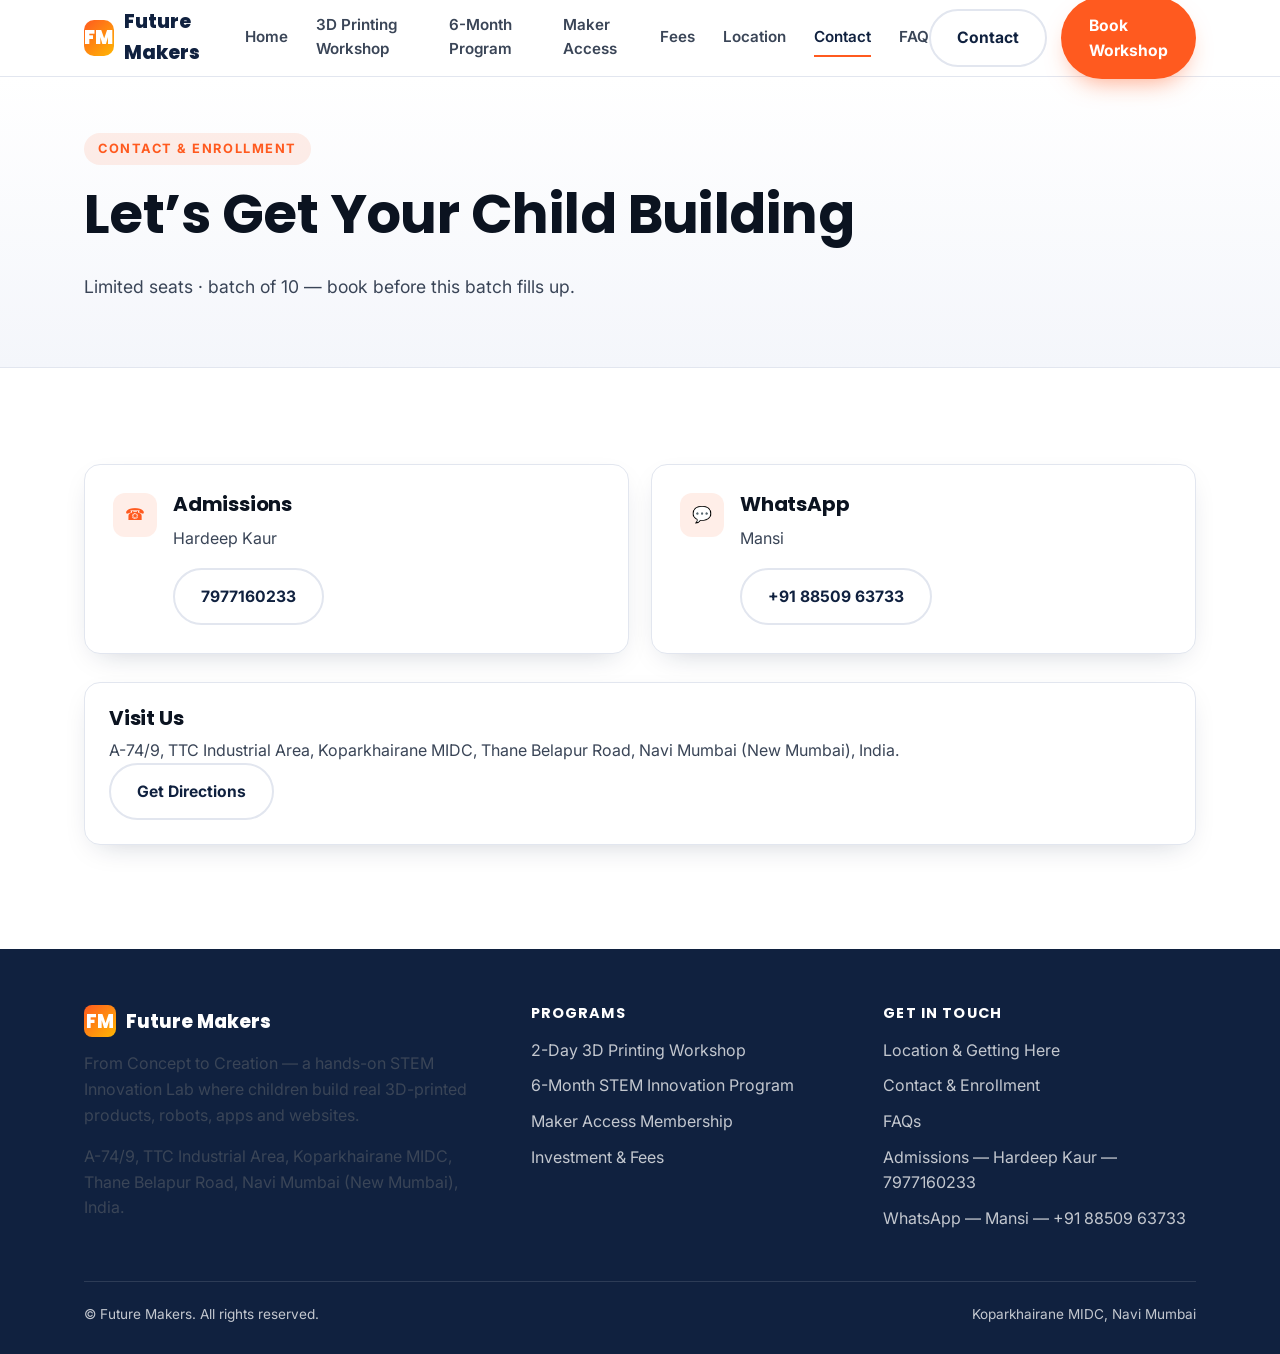
==== contact.html @ e5a9052e "Build Future Makers static website from provided content doc 8 pages (home, 3D printing workshop, 6-" ====
<!DOCTYPE html>
<html lang="en">
<head>
<meta charset="UTF-8" />
<meta name="viewport" content="width=device-width, initial-scale=1.0" />
<title>Contact & Enrollment | Future Makers</title>
<meta name="description" content="Contact Future Makers admissions to book the 2-day 3D printing workshop or enrol in the 6-month STEM program." />
<link rel="preconnect" href="https://fonts.googleapis.com">
<link href="https://fonts.googleapis.com/css2?family=Poppins:wght@600;700;800&family=Inter:wght@400;500;600;700&display=swap" rel="stylesheet">
<link rel="stylesheet" href="assets/css/style.css" />
</head>
<body>
  <header class="site-header">
    <div class="wrap">
      <a href="index.html" class="logo"><span class="mark">FM</span> Future Makers</a>
      <nav class="nav-links">
        <a href="index.html">Home</a>
        <a href="workshop.html">3D Printing Workshop</a>
        <a href="program.html">6-Month Program</a>
        <a href="membership.html">Maker Access</a>
        <a href="fees.html">Fees</a>
        <a href="location.html">Location</a>
        <a href="contact.html" class="active">Contact</a>
        <a href="faq.html">FAQ</a>
        
      </nav>
      <div class="nav-cta">
        <a href="contact.html" class="btn btn-outline">Contact</a>
        <a href="workshop.html" class="btn btn-primary">Book Workshop</a>
        <button class="nav-toggle" aria-label="Menu">&#9776;</button>
      </div>
    </div>
  </header>
  
  <section class="page-hero">
    <div class="wrap">
      <span class="eyebrow">Contact &amp; Enrollment</span>
      <h1>Let&rsquo;s Get Your Child Building</h1>
      <p style="font-size:1.1rem;max-width:600px;">Limited seats &middot; batch of 10 &mdash; book before this batch fills up.</p>
    </div>
  </section>

  <section>
    <div class="wrap">
      <div class="card-grid" style="grid-template-columns:repeat(2,1fr);">
        <div class="contact-card">
          <div class="icon">&#9742;</div>
          <div>
            <h3>Admissions</h3>
            <p>Hardeep Kaur</p>
            <a class="btn btn-outline" href="tel:7977160233">7977160233</a>
          </div>
        </div>
        <div class="contact-card">
          <div class="icon">&#128172;</div>
          <div>
            <h3>WhatsApp</h3>
            <p>Mansi</p>
            <a class="btn btn-outline" href="https://wa.me/918850963733">+91 88509 63733</a>
          </div>
        </div>
      </div>
      <div class="card" style="margin-top:28px;">
        <h3>Visit Us</h3>
        <p>A-74/9, TTC Industrial Area, Koparkhairane MIDC, Thane Belapur Road, Navi Mumbai (New Mumbai), India.</p>
        <a href="location.html" class="btn btn-outline">Get Directions</a>
      </div>
    </div>
  </section>

  <footer class="site-footer">
    <div class="wrap">
      <div class="footer-grid">
        <div>
          <div class="footer-logo"><span class="mark" style="width:32px;height:32px;border-radius:8px;background:linear-gradient(135deg,#ff5a1f,#ffb703);display:flex;align-items:center;justify-content:center;">FM</span> Future Makers</div>
          <p>From Concept to Creation — a hands-on STEM Innovation Lab where children build real 3D-printed products, robots, apps and websites.</p>
          <p>A-74/9, TTC Industrial Area, Koparkhairane MIDC, Thane Belapur Road, Navi Mumbai (New Mumbai), India.</p>
        </div>
        <div>
          <h4>Programs</h4>
          <a href="workshop.html">2-Day 3D Printing Workshop</a>
          <a href="program.html">6-Month STEM Innovation Program</a>
          <a href="membership.html">Maker Access Membership</a>
          <a href="fees.html">Investment &amp; Fees</a>
        </div>
        <div>
          <h4>Get in Touch</h4>
          <a href="location.html">Location &amp; Getting Here</a>
          <a href="contact.html">Contact &amp; Enrollment</a>
          <a href="faq.html">FAQs</a>
          <a href="tel:7977160233">Admissions — Hardeep Kaur — 7977160233</a>
          <a href="https://wa.me/918850963733">WhatsApp — Mansi — +91 88509 63733</a>
        </div>
      </div>
      <div class="footer-bottom">
        <span>&copy; Future Makers. All rights reserved.</span>
        <span>Koparkhairane MIDC, Navi Mumbai</span>
      </div>
    </div>
  </footer>
  <script src="assets/js/script.js"></script>
</body>
</html>
---- assets/css/style.css ----
/* Future Makers — site styles */

:root {
  --ink: #0b1320;
  --ink-soft: #3a4557;
  --paper: #ffffff;
  --paper-soft: #f4f6fb;
  --line: #e2e6ef;
  --brand: #ff5a1f;
  --brand-dark: #d6440f;
  --navy: #10213f;
  --navy-soft: #1a2f57;
  --teal: #0fb5ae;
  --amber: #ffb703;
  --radius: 16px;
  --shadow: 0 10px 30px -14px rgba(16, 33, 63, 0.25);
  --maxw: 1160px;
}

* { box-sizing: border-box; }
html { scroll-behavior: smooth; }

body {
  margin: 0;
  font-family: "Inter", "Segoe UI", system-ui, -apple-system, sans-serif;
  color: var(--ink);
  background: var(--paper);
  line-height: 1.6;
}

img { max-width: 100%; display: block; }

a { color: inherit; text-decoration: none; }

.wrap {
  max-width: var(--maxw);
  margin: 0 auto;
  padding: 0 24px;
}

h1, h2, h3, h4 {
  font-family: "Poppins", "Segoe UI", system-ui, sans-serif;
  line-height: 1.15;
  margin: 0 0 0.5em;
  letter-spacing: -0.01em;
}

h1 { font-size: clamp(2.2rem, 5vw, 3.4rem); }
h2 { font-size: clamp(1.6rem, 3.2vw, 2.3rem); }
h3 { font-size: 1.25rem; }

p { margin: 0 0 1em; color: var(--ink-soft); }

.eyebrow {
  display: inline-block;
  font-weight: 700;
  font-size: 0.8rem;
  letter-spacing: 0.12em;
  text-transform: uppercase;
  color: var(--brand);
  background: rgba(255, 90, 31, 0.1);
  padding: 6px 14px;
  border-radius: 999px;
  margin-bottom: 18px;
}

.btn {
  display: inline-flex;
  align-items: center;
  gap: 8px;
  padding: 14px 26px;
  border-radius: 999px;
  font-weight: 700;
  font-size: 0.98rem;
  border: 2px solid transparent;
  cursor: pointer;
  transition: transform 0.15s ease, box-shadow 0.15s ease, background 0.15s ease;
}

.btn-primary {
  background: var(--brand);
  color: #fff;
  box-shadow: 0 12px 24px -10px rgba(255, 90, 31, 0.55);
}
.btn-primary:hover { background: var(--brand-dark); transform: translateY(-2px); }

.btn-outline {
  background: transparent;
  color: var(--navy);
  border-color: var(--line);
}
.btn-outline:hover { border-color: var(--navy); transform: translateY(-2px); }

.btn-light {
  background: #fff;
  color: var(--navy);
}
.btn-light:hover { transform: translateY(-2px); }

/* Header */
.site-header {
  position: sticky;
  top: 0;
  z-index: 50;
  background: rgba(255, 255, 255, 0.92);
  backdrop-filter: blur(10px);
  border-bottom: 1px solid var(--line);
}

.site-header .wrap {
  display: flex;
  align-items: center;
  justify-content: space-between;
  height: 76px;
}

.logo {
  display: flex;
  align-items: center;
  gap: 10px;
  font-family: "Poppins", sans-serif;
  font-weight: 800;
  font-size: 1.2rem;
  color: var(--navy);
}
.logo .mark {
  width: 36px; height: 36px;
  border-radius: 10px;
  background: linear-gradient(135deg, var(--brand), var(--amber));
  display: flex; align-items: center; justify-content: center;
  color: #fff; font-weight: 900;
}

.nav-links {
  display: flex;
  align-items: center;
  gap: 28px;
  font-weight: 600;
  font-size: 0.95rem;
}
.nav-links a { color: var(--ink-soft); padding: 6px 0; border-bottom: 2px solid transparent; }
.nav-links a:hover, .nav-links a.active { color: var(--navy); border-color: var(--brand); }

.nav-cta { display: flex; align-items: center; gap: 14px; }

.nav-toggle {
  display: none;
  background: none;
  border: 1px solid var(--line);
  border-radius: 10px;
  width: 42px; height: 42px;
  font-size: 1.3rem;
  cursor: pointer;
}

@media (max-width: 900px) {
  .nav-links { position: absolute; top: 76px; left: 0; right: 0; background: #fff; flex-direction: column; align-items: flex-start; padding: 18px 24px 28px; border-bottom: 1px solid var(--line); display: none; gap: 16px; box-shadow: var(--shadow); }
  .nav-links.open { display: flex; }
  .nav-toggle { display: block; }
  .nav-cta .btn-outline { display: none; }
}

/* Hero */
.hero {
  background: radial-gradient(1200px 500px at 80% -10%, rgba(255,90,31,0.12), transparent),
              linear-gradient(180deg, #fff, var(--paper-soft));
  padding: 72px 0 64px;
  border-bottom: 1px solid var(--line);
}
.hero-inner { display: grid; grid-template-columns: 1.1fr 0.9fr; gap: 48px; align-items: center; }
@media (max-width: 860px) { .hero-inner { grid-template-columns: 1fr; } }

.hero .meta-line {
  font-weight: 600;
  color: var(--navy-soft);
  margin: 10px 0 26px;
  display: flex;
  gap: 10px;
  flex-wrap: wrap;
  align-items: center;
}
.hero .meta-line .dot { color: var(--line); }

.hero-cta { display: flex; gap: 14px; flex-wrap: wrap; }

.hero-art {
  background: linear-gradient(155deg, var(--navy), var(--navy-soft));
  border-radius: 24px;
  min-height: 320px;
  position: relative;
  overflow: hidden;
  box-shadow: var(--shadow);
}
.hero-art .grid-lines {
  position: absolute; inset: 0;
  background-image: linear-gradient(rgba(255,255,255,0.06) 1px, transparent 1px), linear-gradient(90deg, rgba(255,255,255,0.06) 1px, transparent 1px);
  background-size: 32px 32px;
}
.hero-art .chip {
  position: absolute;
  background: rgba(255,255,255,0.08);
  border: 1px solid rgba(255,255,255,0.16);
  border-radius: 14px;
  padding: 14px 18px;
  color: #fff;
  font-weight: 700;
  font-size: 0.9rem;
  backdrop-filter: blur(4px);
}

/* Sections */
section { padding: 64px 0; }
.section-soft { background: var(--paper-soft); }
.section-navy { background: linear-gradient(180deg, var(--navy), var(--navy-soft)); color: #fff; }
.section-navy p { color: rgba(255,255,255,0.78); }
.section-navy h2, .section-navy h3 { color: #fff; }

.section-head { max-width: 720px; margin-bottom: 40px; }
.section-head.center { margin-left: auto; margin-right: auto; text-align: center; }

/* Today vs Future comparison */
.compare {
  display: grid;
  grid-template-columns: 1fr 1fr;
  gap: 24px;
  margin-top: 32px;
}
@media (max-width: 760px) { .compare { grid-template-columns: 1fr; } }
.compare-card {
  border-radius: var(--radius);
  padding: 28px;
  border: 1px solid var(--line);
}
.compare-card.old { background: #fbfbfc; }
.compare-card.new {
  background: linear-gradient(160deg, #fff5ef, #fff);
  border-color: rgba(255,90,31,0.35);
  box-shadow: var(--shadow);
}
.compare-card .tag {
  display: inline-block;
  font-size: 0.75rem;
  font-weight: 800;
  text-transform: uppercase;
  letter-spacing: 0.08em;
  padding: 4px 10px;
  border-radius: 999px;
  margin-bottom: 14px;
}
.compare-card.old .tag { background: #eceef3; color: var(--ink-soft); }
.compare-card.new .tag { background: var(--brand); color: #fff; }

/* Steps / journey */
.steps { display: grid; grid-template-columns: repeat(3, 1fr); gap: 24px; margin-top: 36px; }
@media (max-width: 860px) { .steps { grid-template-columns: 1fr; } }
.step-card {
  background: #fff;
  border: 1px solid var(--line);
  border-radius: var(--radius);
  padding: 28px;
  position: relative;
  box-shadow: var(--shadow);
}
.step-card .num {
  width: 40px; height: 40px;
  border-radius: 50%;
  background: var(--navy);
  color: #fff;
  display: flex; align-items: center; justify-content: center;
  font-weight: 800;
  margin-bottom: 16px;
}
.step-card .price {
  margin-top: 14px;
  font-weight: 800;
  color: var(--brand-dark);
}

/* Feature grid */
.feature-grid {
  display: grid;
  grid-template-columns: repeat(3, 1fr);
  gap: 20px;
  margin-top: 32px;
}
@media (max-width: 860px) { .feature-grid { grid-template-columns: repeat(2, 1fr); } }
@media (max-width: 560px) { .feature-grid { grid-template-columns: 1fr; } }
.feature-item {
  background: #fff;
  border: 1px solid var(--line);
  border-radius: 14px;
  padding: 22px;
  display: flex;
  gap: 14px;
  align-items: flex-start;
}
.feature-item .icon {
  flex: none;
  width: 34px; height: 34px;
  border-radius: 9px;
  background: rgba(15, 181, 174, 0.12);
  color: var(--teal);
  display: flex; align-items: center; justify-content: center;
  font-weight: 800;
}
.feature-item p { margin: 0; }
.feature-item strong { display: block; color: var(--ink); margin-bottom: 4px; }

/* Cards grid generic */
.card-grid { display: grid; grid-template-columns: repeat(3, 1fr); gap: 22px; margin-top: 32px; }
@media (max-width: 860px) { .card-grid { grid-template-columns: repeat(2, 1fr); } }
@media (max-width: 560px) { .card-grid { grid-template-columns: 1fr; } }
.card {
  background: #fff;
  border: 1px solid var(--line);
  border-radius: var(--radius);
  padding: 24px;
  box-shadow: var(--shadow);
}
.card h3 { margin-bottom: 8px; }
.card p { margin-bottom: 0; }

/* Table */
.table-wrap { overflow-x: auto; margin-top: 28px; border: 1px solid var(--line); border-radius: var(--radius); }
table { width: 100%; border-collapse: collapse; min-width: 480px; }
th, td { text-align: left; padding: 16px 20px; border-bottom: 1px solid var(--line); vertical-align: top; }
th { background: var(--paper-soft); font-family: "Poppins", sans-serif; font-size: 0.85rem; text-transform: uppercase; letter-spacing: 0.05em; color: var(--navy); }
tr:last-child td { border-bottom: none; }
td { color: var(--ink-soft); }

/* Timeline (month by month) */
.timeline { margin-top: 32px; display: flex; flex-direction: column; gap: 0; }
.timeline-item {
  display: grid;
  grid-template-columns: 120px 1fr;
  gap: 24px;
  padding: 22px 0;
  border-bottom: 1px solid var(--line);
}
.timeline-item:last-child { border-bottom: none; }
.timeline-item .month {
  font-family: "Poppins", sans-serif;
  font-weight: 800;
  color: var(--brand);
}
.timeline-item h4 { margin: 0 0 6px; }
.timeline-item .outcome { color: var(--ink-soft); font-size: 0.95rem; }
@media (max-width: 640px) { .timeline-item { grid-template-columns: 1fr; gap: 6px; } }

/* List checks */
.check-list { list-style: none; margin: 0; padding: 0; display: grid; gap: 12px; }
.check-list li { display: flex; gap: 10px; align-items: flex-start; color: var(--ink-soft); }
.check-list li::before {
  content: "✓";
  flex: none;
  width: 24px; height: 24px;
  border-radius: 50%;
  background: rgba(15,181,174,0.14);
  color: var(--teal);
  font-weight: 800;
  font-size: 0.8rem;
  display: flex; align-items: center; justify-content: center;
}

/* Two column */
.two-col { display: grid; grid-template-columns: 1fr 1fr; gap: 44px; align-items: start; }
@media (max-width: 860px) { .two-col { grid-template-columns: 1fr; } }

/* Pricing */
.price-card {
  background: #fff;
  border: 1px solid var(--line);
  border-radius: var(--radius);
  padding: 32px;
  box-shadow: var(--shadow);
}
.price-card .amount { font-family: "Poppins", sans-serif; font-weight: 800; font-size: 2.1rem; color: var(--navy); margin: 8px 0; }
.price-card .amount span { font-size: 1rem; color: var(--ink-soft); font-weight: 600; }
.price-card .note { color: var(--ink-soft); font-size: 0.9rem; }

/* FAQ accordion */
.faq-item { border-bottom: 1px solid var(--line); }
.faq-item summary {
  padding: 20px 4px;
  cursor: pointer;
  font-weight: 700;
  font-family: "Poppins", sans-serif;
  list-style: none;
  display: flex;
  justify-content: space-between;
  align-items: center;
  gap: 16px;
}
.faq-item summary::-webkit-details-marker { display: none; }
.faq-item summary::after {
  content: "+";
  font-size: 1.4rem;
  color: var(--brand);
  flex: none;
}
.faq-item[open] summary::after { content: "–"; }
.faq-item .faq-a { padding: 0 4px 20px; color: var(--ink-soft); margin: 0; }

/* Location cards */
.loc-grid { display: grid; grid-template-columns: repeat(3, 1fr); gap: 22px; margin-top: 32px; }
@media (max-width: 860px) { .loc-grid { grid-template-columns: 1fr; } }
.map-box {
  border-radius: var(--radius);
  overflow: hidden;
  border: 1px solid var(--line);
  margin-top: 32px;
  box-shadow: var(--shadow);
}
.map-box iframe { width: 100%; height: 380px; border: 0; display: block; }

/* Contact */
.contact-card {
  background: #fff;
  border: 1px solid var(--line);
  border-radius: var(--radius);
  padding: 28px;
  box-shadow: var(--shadow);
  display: flex;
  gap: 16px;
  align-items: flex-start;
}
.contact-card .icon {
  width: 44px; height: 44px;
  border-radius: 12px;
  background: rgba(255,90,31,0.1);
  color: var(--brand);
  display: flex; align-items: center; justify-content: center;
  font-weight: 800;
  flex: none;
}

/* CTA band */
.cta-band {
  background: linear-gradient(135deg, var(--brand), #ff8a3d);
  border-radius: 24px;
  padding: 48px;
  color: #fff;
  text-align: center;
  margin: 0 24px;
}
.cta-band h2 { color: #fff; }
.cta-band p { color: rgba(255,255,255,0.9); max-width: 560px; margin: 0 auto 24px; }
.cta-band .btn-light { color: var(--brand-dark); }

/* Footer */
.site-footer {
  background: var(--navy);
  color: rgba(255,255,255,0.75);
  padding: 56px 0 28px;
  margin-top: 40px;
}
.footer-grid { display: grid; grid-template-columns: 1.3fr 1fr 1fr; gap: 40px; }
@media (max-width: 760px) { .footer-grid { grid-template-columns: 1fr; } }
.footer-grid h4 { color: #fff; font-size: 0.9rem; text-transform: uppercase; letter-spacing: 0.08em; margin-bottom: 16px; }
.footer-grid a { color: rgba(255,255,255,0.75); display: block; margin-bottom: 10px; }
.footer-grid a:hover { color: #fff; }
.footer-logo { display: flex; align-items: center; gap: 10px; color: #fff; font-family: "Poppins", sans-serif; font-weight: 800; font-size: 1.15rem; margin-bottom: 14px; }
.footer-bottom { border-top: 1px solid rgba(255,255,255,0.12); margin-top: 40px; padding-top: 22px; font-size: 0.85rem; display: flex; justify-content: space-between; flex-wrap: wrap; gap: 10px; }

/* Confirm note banner (from source doc) */
.confirm-banner {
  background: #fff7ed;
  border: 1px solid #fed7aa;
  border-radius: 12px;
  padding: 14px 18px;
  font-size: 0.85rem;
  color: #9a4a12;
  margin-top: 18px;
}

/* Breadcrumb-ish page header */
.page-hero { padding: 56px 0 48px; background: linear-gradient(180deg, #fff, var(--paper-soft)); border-bottom: 1px solid var(--line); }

.pill-row { display: flex; flex-wrap: wrap; gap: 10px; margin-top: 18px; }
.pill { background: #fff; border: 1px solid var(--line); border-radius: 999px; padding: 8px 16px; font-weight: 600; font-size: 0.85rem; color: var(--navy-soft); }
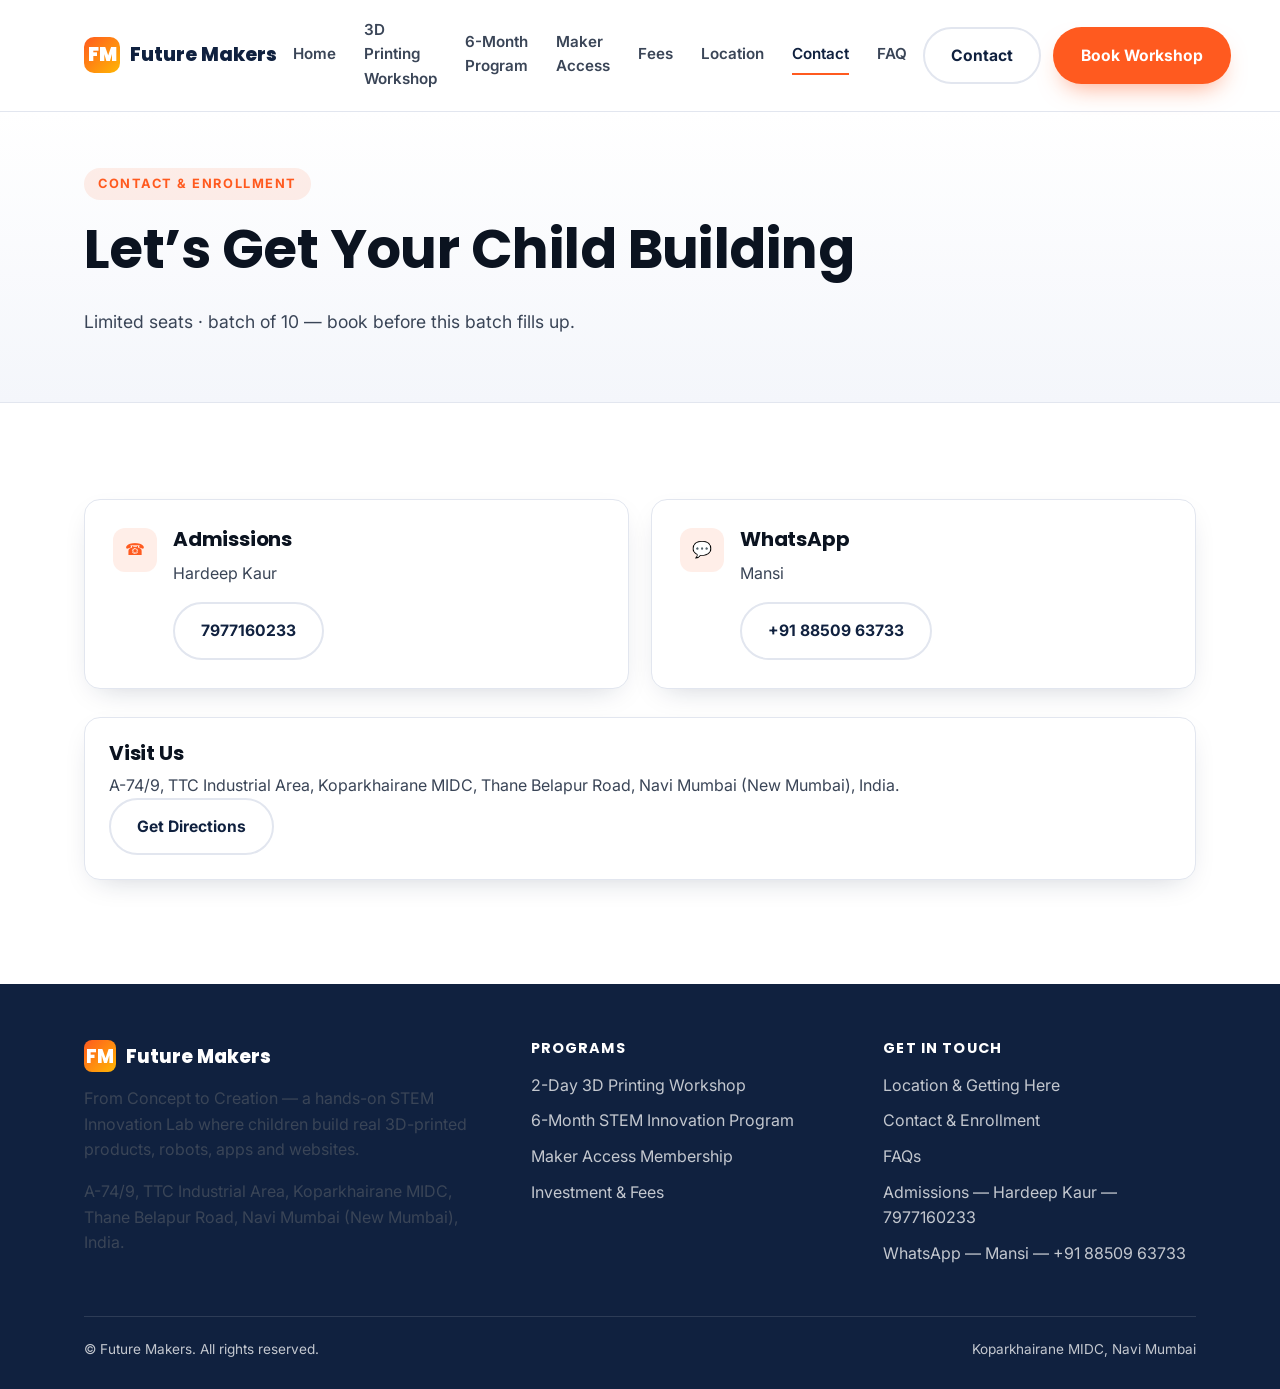
==== commit e53a2a5c: "Fix mobile header clipping and improve nav/FAQ UX polish - Header used a fixed 76px height; at commo" ====
--- a/contact.html
+++ b/contact.html
@@ -13,23 +13,28 @@
   <header class="site-header">
     <div class="wrap">
       <a href="index.html" class="logo"><span class="mark">FM</span> Future Makers</a>
-      <nav class="nav-links">
+      <nav class="nav-links" id="site-nav">
         <a href="index.html">Home</a>
         <a href="workshop.html">3D Printing Workshop</a>
         <a href="program.html">6-Month Program</a>
         <a href="membership.html">Maker Access</a>
         <a href="fees.html">Fees</a>
         <a href="location.html">Location</a>
-        <a href="contact.html" class="active">Contact</a>
+        <a href="contact.html" class="active" aria-current="page">Contact</a>
         <a href="faq.html">FAQ</a>
         
+        <div class="mobile-nav-cta">
+          <a href="workshop.html" class="btn btn-primary">Book Workshop &mdash; &#8377;3,000</a>
+          <a href="contact.html" class="btn btn-outline">Contact Us</a>
+        </div>
       </nav>
       <div class="nav-cta">
         <a href="contact.html" class="btn btn-outline">Contact</a>
         <a href="workshop.html" class="btn btn-primary">Book Workshop</a>
-        <button class="nav-toggle" aria-label="Menu">&#9776;</button>
+        <button class="nav-toggle" aria-label="Open menu" aria-expanded="false" aria-controls="site-nav">&#9776;</button>
       </div>
     </div>
+    <div class="nav-backdrop"></div>
   </header>
   
   <section class="page-hero">
--- a/assets/css/style.css
+++ b/assets/css/style.css
@@ -32,6 +32,15 @@
 
 a { color: inherit; text-decoration: none; }
 
+a:focus-visible,
+button:focus-visible,
+.btn:focus-visible,
+summary:focus-visible {
+  outline: 2px solid var(--brand);
+  outline-offset: 3px;
+  border-radius: 6px;
+}
+
 .wrap {
   max-width: var(--maxw);
   margin: 0 auto;
@@ -111,7 +120,10 @@
   display: flex;
   align-items: center;
   justify-content: space-between;
-  height: 76px;
+  min-height: 76px;
+  padding-top: 12px;
+  padding-bottom: 12px;
+  gap: 16px;
 }
 
 .logo {
@@ -122,6 +134,8 @@
   font-weight: 800;
   font-size: 1.2rem;
   color: var(--navy);
+  white-space: nowrap;
+  flex: none;
 }
 .logo .mark {
   width: 36px; height: 36px;
@@ -129,6 +143,7 @@
   background: linear-gradient(135deg, var(--brand), var(--amber));
   display: flex; align-items: center; justify-content: center;
   color: #fff; font-weight: 900;
+  flex: none;
 }
 
 .nav-links {
@@ -141,7 +156,7 @@
 .nav-links a { color: var(--ink-soft); padding: 6px 0; border-bottom: 2px solid transparent; }
 .nav-links a:hover, .nav-links a.active { color: var(--navy); border-color: var(--brand); }
 
-.nav-cta { display: flex; align-items: center; gap: 14px; }
+.nav-cta { display: flex; align-items: center; gap: 12px; flex: none; }
 
 .nav-toggle {
   display: none;
@@ -149,15 +164,59 @@
   border: 1px solid var(--line);
   border-radius: 10px;
   width: 42px; height: 42px;
+  min-width: 42px;
   font-size: 1.3rem;
   cursor: pointer;
-}
+  color: var(--navy);
+}
+
+.mobile-nav-cta { display: none; }
+
+.nav-backdrop { display: none; }
 
 @media (max-width: 900px) {
-  .nav-links { position: absolute; top: 76px; left: 0; right: 0; background: #fff; flex-direction: column; align-items: flex-start; padding: 18px 24px 28px; border-bottom: 1px solid var(--line); display: none; gap: 16px; box-shadow: var(--shadow); }
+  .wrap { flex-wrap: nowrap; }
+  .nav-links {
+    position: absolute;
+    top: 100%;
+    left: 0;
+    right: 0;
+    background: #fff;
+    flex-direction: column;
+    align-items: stretch;
+    padding: 18px 24px 28px;
+    border-bottom: 1px solid var(--line);
+    display: none;
+    gap: 16px;
+    box-shadow: var(--shadow);
+    max-height: calc(100vh - 100%);
+    overflow-y: auto;
+  }
   .nav-links.open { display: flex; }
   .nav-toggle { display: block; }
-  .nav-cta .btn-outline { display: none; }
+  .nav-cta .btn-outline,
+  .nav-cta .btn-primary { display: none; }
+  .mobile-nav-cta {
+    display: flex;
+    flex-direction: column;
+    gap: 12px;
+    margin-top: 6px;
+    padding-top: 18px;
+    border-top: 1px solid var(--line);
+  }
+  .mobile-nav-cta .btn { width: 100%; justify-content: center; }
+  .nav-backdrop.open {
+    display: block;
+    position: fixed;
+    inset: 76px 0 0 0;
+    background: rgba(11, 19, 32, 0.35);
+    z-index: 40;
+  }
+}
+
+@media (max-width: 360px) {
+  .logo { font-size: 1.05rem; }
+  .logo .mark { width: 32px; height: 32px; font-size: 0.8rem; }
 }
 
 /* Hero */
@@ -392,6 +451,8 @@
   gap: 16px;
 }
 .faq-item summary::-webkit-details-marker { display: none; }
+.faq-item summary::marker { content: ""; }
+.faq-item summary:hover { color: var(--brand-dark); }
 .faq-item summary::after {
   content: "+";
   font-size: 1.4rem;
@@ -410,8 +471,20 @@
   border: 1px solid var(--line);
   margin-top: 32px;
   box-shadow: var(--shadow);
+  background: var(--paper-soft);
 }
 .map-box iframe { width: 100%; height: 380px; border: 0; display: block; }
+.map-fallback {
+  display: flex;
+  align-items: center;
+  justify-content: space-between;
+  gap: 16px;
+  flex-wrap: wrap;
+  padding: 16px 20px;
+  border-top: 1px solid var(--line);
+  background: #fff;
+}
+.map-fallback p { margin: 0; font-size: 0.9rem; color: var(--ink-soft); }
 
 /* Contact */
 .contact-card {
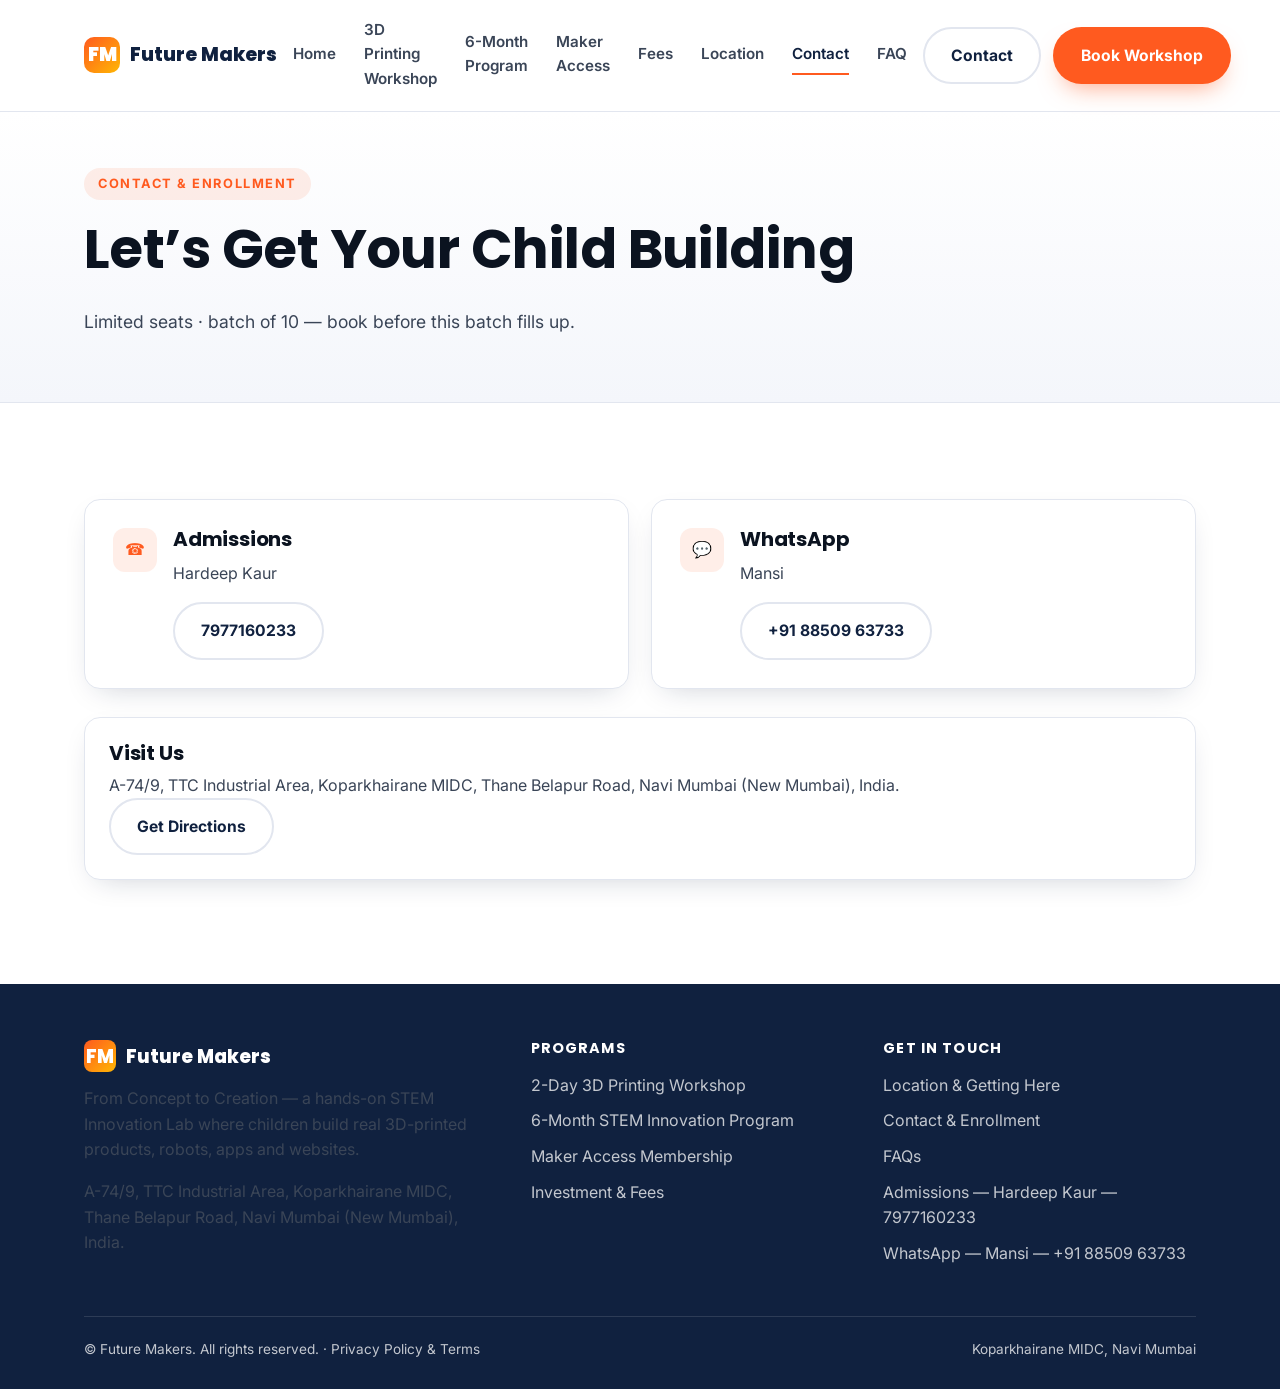
==== commit c6e4e539: "Add privacy/terms page, scroll-reveal polish, and back-to-top - New privacy.html covering what conta" ====
--- a/contact.html
+++ b/contact.html
@@ -98,11 +98,12 @@
         </div>
       </div>
       <div class="footer-bottom">
-        <span>&copy; Future Makers. All rights reserved.</span>
+        <span>&copy; Future Makers. All rights reserved. &middot; <a href="privacy.html">Privacy Policy &amp; Terms</a></span>
         <span>Koparkhairane MIDC, Navi Mumbai</span>
       </div>
     </div>
   </footer>
+  <button class="back-to-top" aria-label="Back to top">&uarr;</button>
   <script src="assets/js/script.js"></script>
 </body>
 </html>
--- a/assets/css/style.css
+++ b/assets/css/style.css
@@ -551,3 +551,49 @@
 
 .pill-row { display: flex; flex-wrap: wrap; gap: 10px; margin-top: 18px; }
 .pill { background: #fff; border: 1px solid var(--line); border-radius: 999px; padding: 8px 16px; font-weight: 600; font-size: 0.85rem; color: var(--navy-soft); }
+
+/* Scroll-in reveal */
+.reveal {
+  opacity: 0;
+  transform: translateY(18px);
+  transition: opacity 0.6s ease, transform 0.6s ease;
+}
+.reveal.in-view { opacity: 1; transform: translateY(0); }
+.reveal-group > .reveal:nth-child(2) { transition-delay: 0.08s; }
+.reveal-group > .reveal:nth-child(3) { transition-delay: 0.16s; }
+.reveal-group > .reveal:nth-child(4) { transition-delay: 0.24s; }
+.reveal-group > .reveal:nth-child(5) { transition-delay: 0.32s; }
+.reveal-group > .reveal:nth-child(6) { transition-delay: 0.4s; }
+.reveal-group > .reveal:nth-child(n+7) { transition-delay: 0.46s; }
+
+@media (prefers-reduced-motion: reduce) {
+  .reveal { opacity: 1; transform: none; transition: none; }
+}
+
+/* Back to top */
+.back-to-top {
+  position: fixed;
+  right: 20px;
+  bottom: 20px;
+  width: 46px;
+  height: 46px;
+  border-radius: 50%;
+  background: var(--navy);
+  color: #fff;
+  border: none;
+  font-size: 1.2rem;
+  line-height: 1;
+  display: flex;
+  align-items: center;
+  justify-content: center;
+  cursor: pointer;
+  opacity: 0;
+  visibility: hidden;
+  transform: translateY(10px);
+  transition: opacity 0.25s ease, transform 0.25s ease, visibility 0.25s, background 0.15s ease;
+  box-shadow: var(--shadow);
+  z-index: 45;
+}
+.back-to-top.show { opacity: 1; visibility: visible; transform: translateY(0); }
+.back-to-top:hover { background: var(--navy-soft); }
+@media (max-width: 640px) { .back-to-top { right: 16px; bottom: 16px; width: 42px; height: 42px; } }
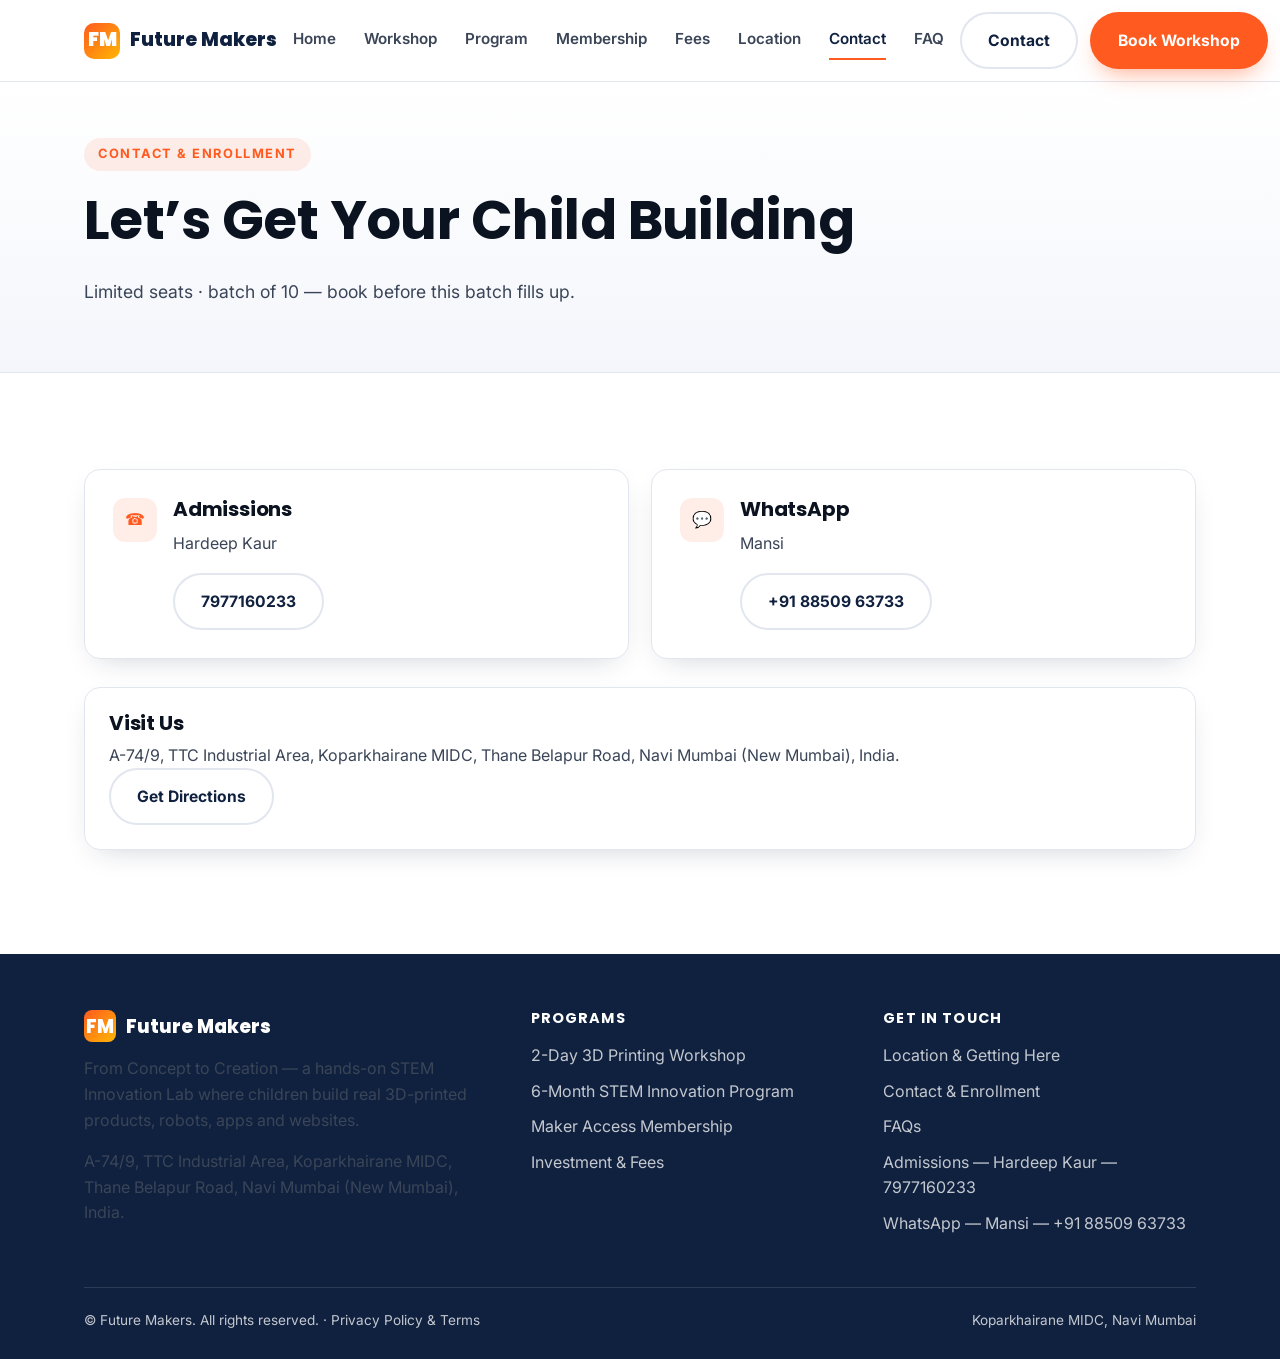
==== commit 73c258f3: "Fix nav label wrapping and hero outline-button contrast - Nav labels were wrapping to two lines at n" ====
--- a/contact.html
+++ b/contact.html
@@ -15,9 +15,9 @@
       <a href="index.html" class="logo"><span class="mark">FM</span> Future Makers</a>
       <nav class="nav-links" id="site-nav">
         <a href="index.html">Home</a>
-        <a href="workshop.html">3D Printing Workshop</a>
-        <a href="program.html">6-Month Program</a>
-        <a href="membership.html">Maker Access</a>
+        <a href="workshop.html">Workshop</a>
+        <a href="program.html">Program</a>
+        <a href="membership.html">Membership</a>
         <a href="fees.html">Fees</a>
         <a href="location.html">Location</a>
         <a href="contact.html" class="active" aria-current="page">Contact</a>
--- a/assets/css/style.css
+++ b/assets/css/style.css
@@ -153,7 +153,7 @@
   font-weight: 600;
   font-size: 0.95rem;
 }
-.nav-links a { color: var(--ink-soft); padding: 6px 0; border-bottom: 2px solid transparent; }
+.nav-links a { color: var(--ink-soft); padding: 6px 0; border-bottom: 2px solid transparent; white-space: nowrap; }
 .nav-links a:hover, .nav-links a.active { color: var(--navy); border-color: var(--brand); }
 
 .nav-cta { display: flex; align-items: center; gap: 12px; flex: none; }
@@ -219,52 +219,80 @@
   .logo .mark { width: 32px; height: 32px; font-size: 0.8rem; }
 }
 
-/* Hero */
+/* Hero — full-bleed photo behind text */
 .hero {
-  background: radial-gradient(1200px 500px at 80% -10%, rgba(255,90,31,0.12), transparent),
-              linear-gradient(180deg, #fff, var(--paper-soft));
-  padding: 72px 0 64px;
-  border-bottom: 1px solid var(--line);
-}
-.hero-inner { display: grid; grid-template-columns: 1.1fr 0.9fr; gap: 48px; align-items: center; }
-@media (max-width: 860px) { .hero-inner { grid-template-columns: 1fr; } }
+  position: relative;
+  overflow: hidden;
+  padding: 140px 0 96px;
+  min-height: 560px;
+  display: flex;
+  align-items: center;
+  color: #fff;
+}
+.hero-media { position: absolute; inset: 0; z-index: 0; }
+.hero-media img { width: 100%; height: 100%; object-fit: cover; display: block; }
+.hero-media::after {
+  content: "";
+  position: absolute;
+  inset: 0;
+  background: linear-gradient(100deg, rgba(9,16,29,0.92) 0%, rgba(9,16,29,0.8) 34%, rgba(9,16,29,0.42) 62%, rgba(9,16,29,0.18) 100%);
+}
+.hero .wrap { position: relative; z-index: 1; }
+.hero-inner { max-width: 620px; }
+.hero h1 { color: #fff; }
+.hero p { color: rgba(255,255,255,0.86); }
+.hero .eyebrow { background: rgba(255,255,255,0.16); color: #fff; }
 
 .hero .meta-line {
   font-weight: 600;
-  color: var(--navy-soft);
+  color: rgba(255,255,255,0.86);
   margin: 10px 0 26px;
   display: flex;
   gap: 10px;
   flex-wrap: wrap;
   align-items: center;
 }
-.hero .meta-line .dot { color: var(--line); }
+.hero .meta-line .dot { color: rgba(255,255,255,0.4); }
 
 .hero-cta { display: flex; gap: 14px; flex-wrap: wrap; }
-
-.hero-art {
-  background: linear-gradient(155deg, var(--navy), var(--navy-soft));
-  border-radius: 24px;
-  min-height: 320px;
+.hero .btn-outline {
+  background: #fff;
+  color: var(--navy);
+  border-color: #fff;
+  box-shadow: var(--shadow);
+}
+.hero .btn-outline:hover { background: var(--paper-soft); }
+
+@media (max-width: 860px) {
+  .hero { padding: 112px 0 64px; min-height: 480px; }
+  .hero-media::after {
+    background: linear-gradient(180deg, rgba(9,16,29,0.55) 0%, rgba(9,16,29,0.78) 55%, rgba(9,16,29,0.92) 100%);
+  }
+}
+
+/* Photo hero on interior pages (shorter than the home hero) */
+.page-hero-photo {
   position: relative;
   overflow: hidden;
-  box-shadow: var(--shadow);
-}
-.hero-art .grid-lines {
-  position: absolute; inset: 0;
-  background-image: linear-gradient(rgba(255,255,255,0.06) 1px, transparent 1px), linear-gradient(90deg, rgba(255,255,255,0.06) 1px, transparent 1px);
-  background-size: 32px 32px;
-}
-.hero-art .chip {
-  position: absolute;
-  background: rgba(255,255,255,0.08);
-  border: 1px solid rgba(255,255,255,0.16);
-  border-radius: 14px;
-  padding: 14px 18px;
+  padding: 76px 0 68px;
+  min-height: 340px;
+  display: flex;
+  align-items: center;
   color: #fff;
-  font-weight: 700;
-  font-size: 0.9rem;
-  backdrop-filter: blur(4px);
+}
+.page-hero-photo .wrap { position: relative; z-index: 1; }
+.page-hero-photo h1 { color: #fff; }
+.page-hero-photo p { color: rgba(255,255,255,0.86); }
+.page-hero-photo .eyebrow { background: rgba(255,255,255,0.16); color: #fff; }
+.page-hero-photo .btn-outline {
+  background: #fff;
+  color: var(--navy);
+  border-color: #fff;
+  box-shadow: var(--shadow);
+}
+.page-hero-photo .btn-outline:hover { background: var(--paper-soft); }
+@media (max-width: 860px) {
+  .page-hero-photo { padding: 64px 0 52px; min-height: 300px; }
 }
 
 /* Sections */
@@ -424,6 +452,14 @@
 /* Two column */
 .two-col { display: grid; grid-template-columns: 1fr 1fr; gap: 44px; align-items: start; }
 @media (max-width: 860px) { .two-col { grid-template-columns: 1fr; } }
+
+.photo-frame {
+  border-radius: var(--radius);
+  overflow: hidden;
+  box-shadow: var(--shadow);
+  aspect-ratio: 3 / 4;
+}
+.photo-frame img { width: 100%; height: 100%; object-fit: cover; display: block; }
 
 /* Pricing */
 .price-card {
